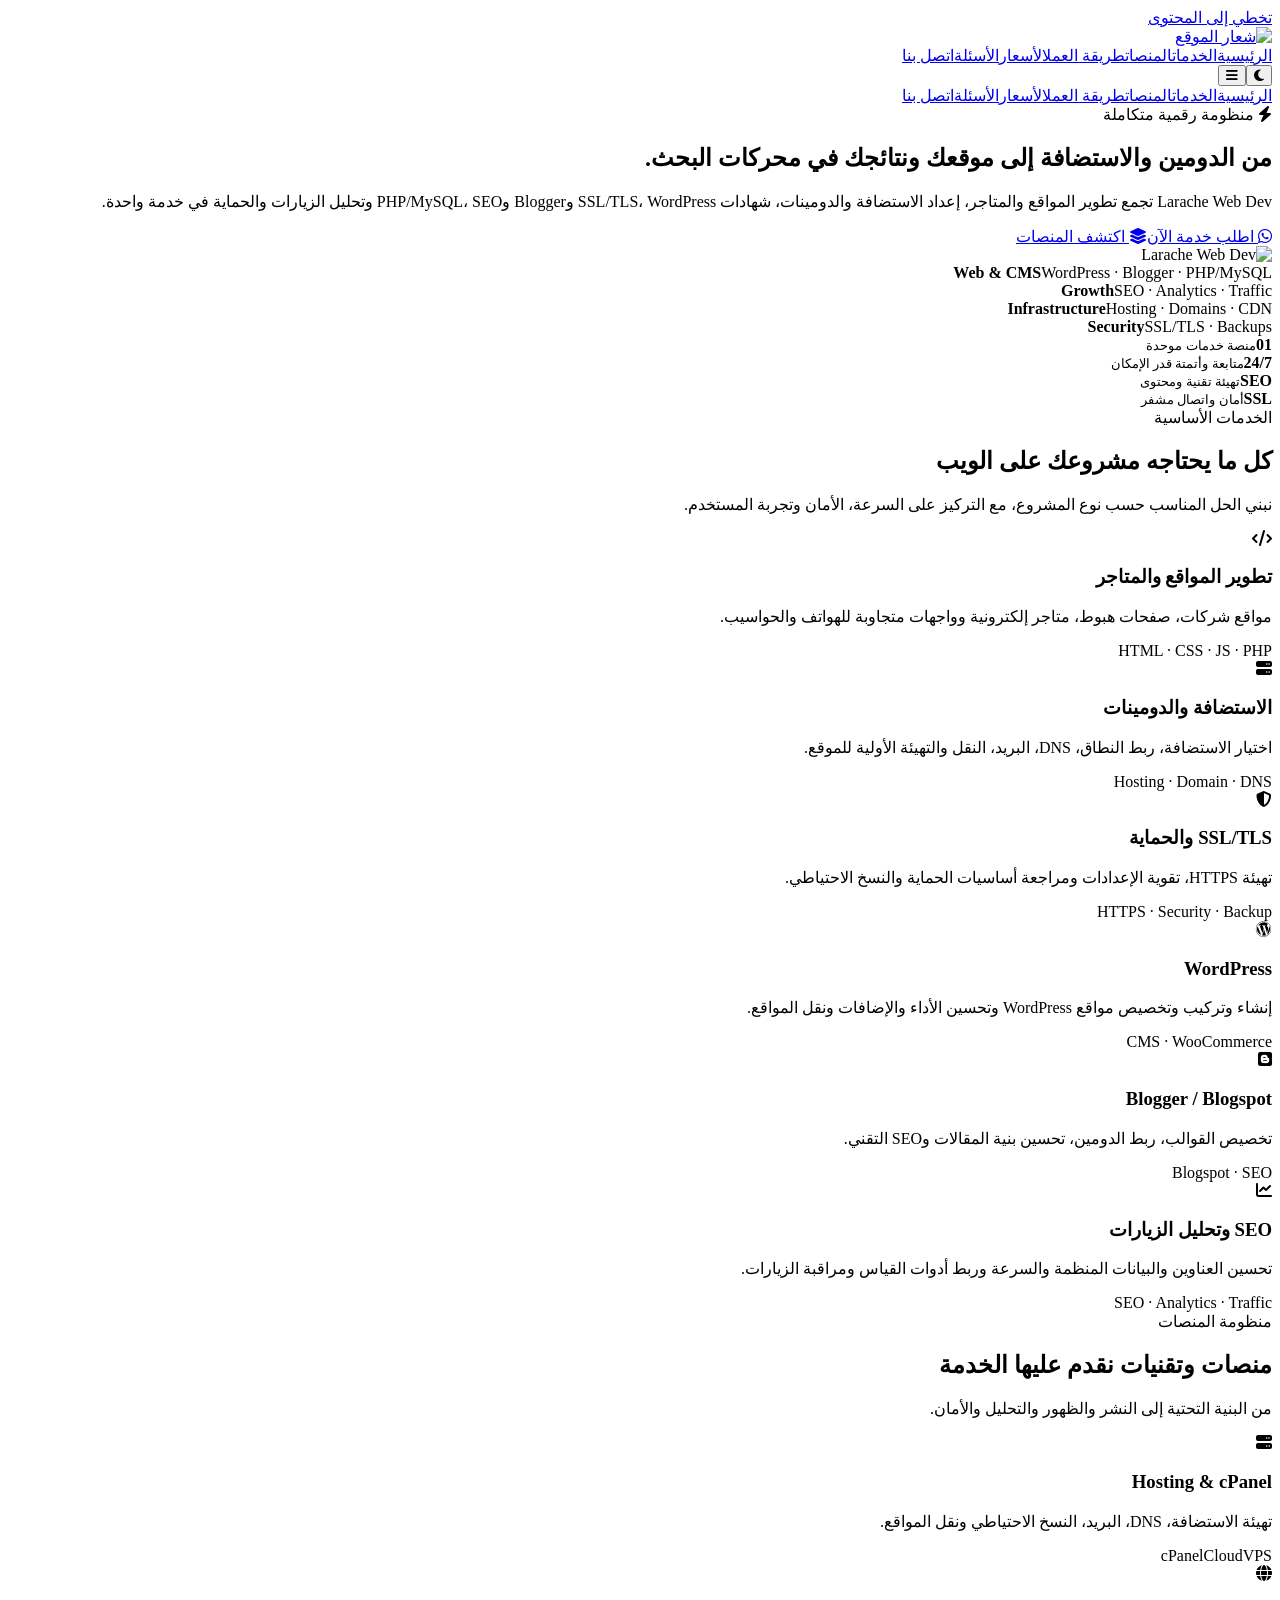
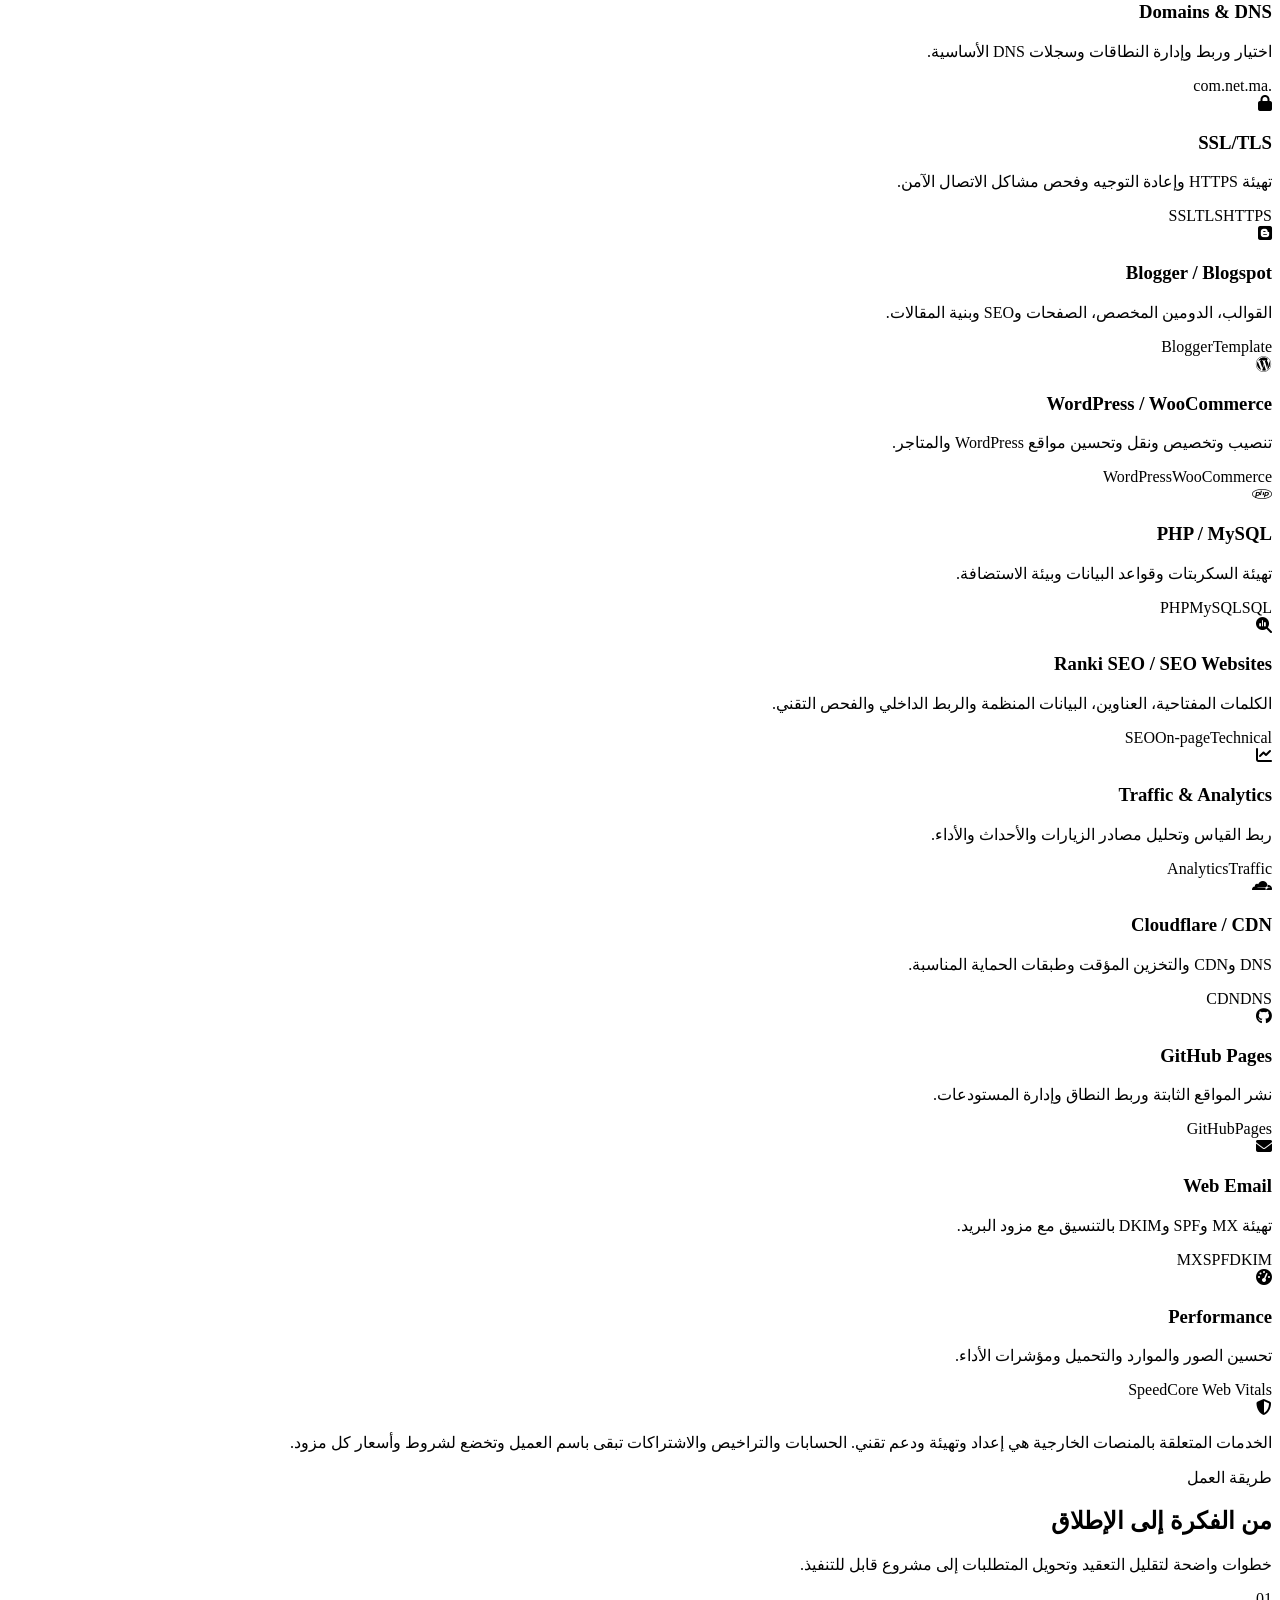
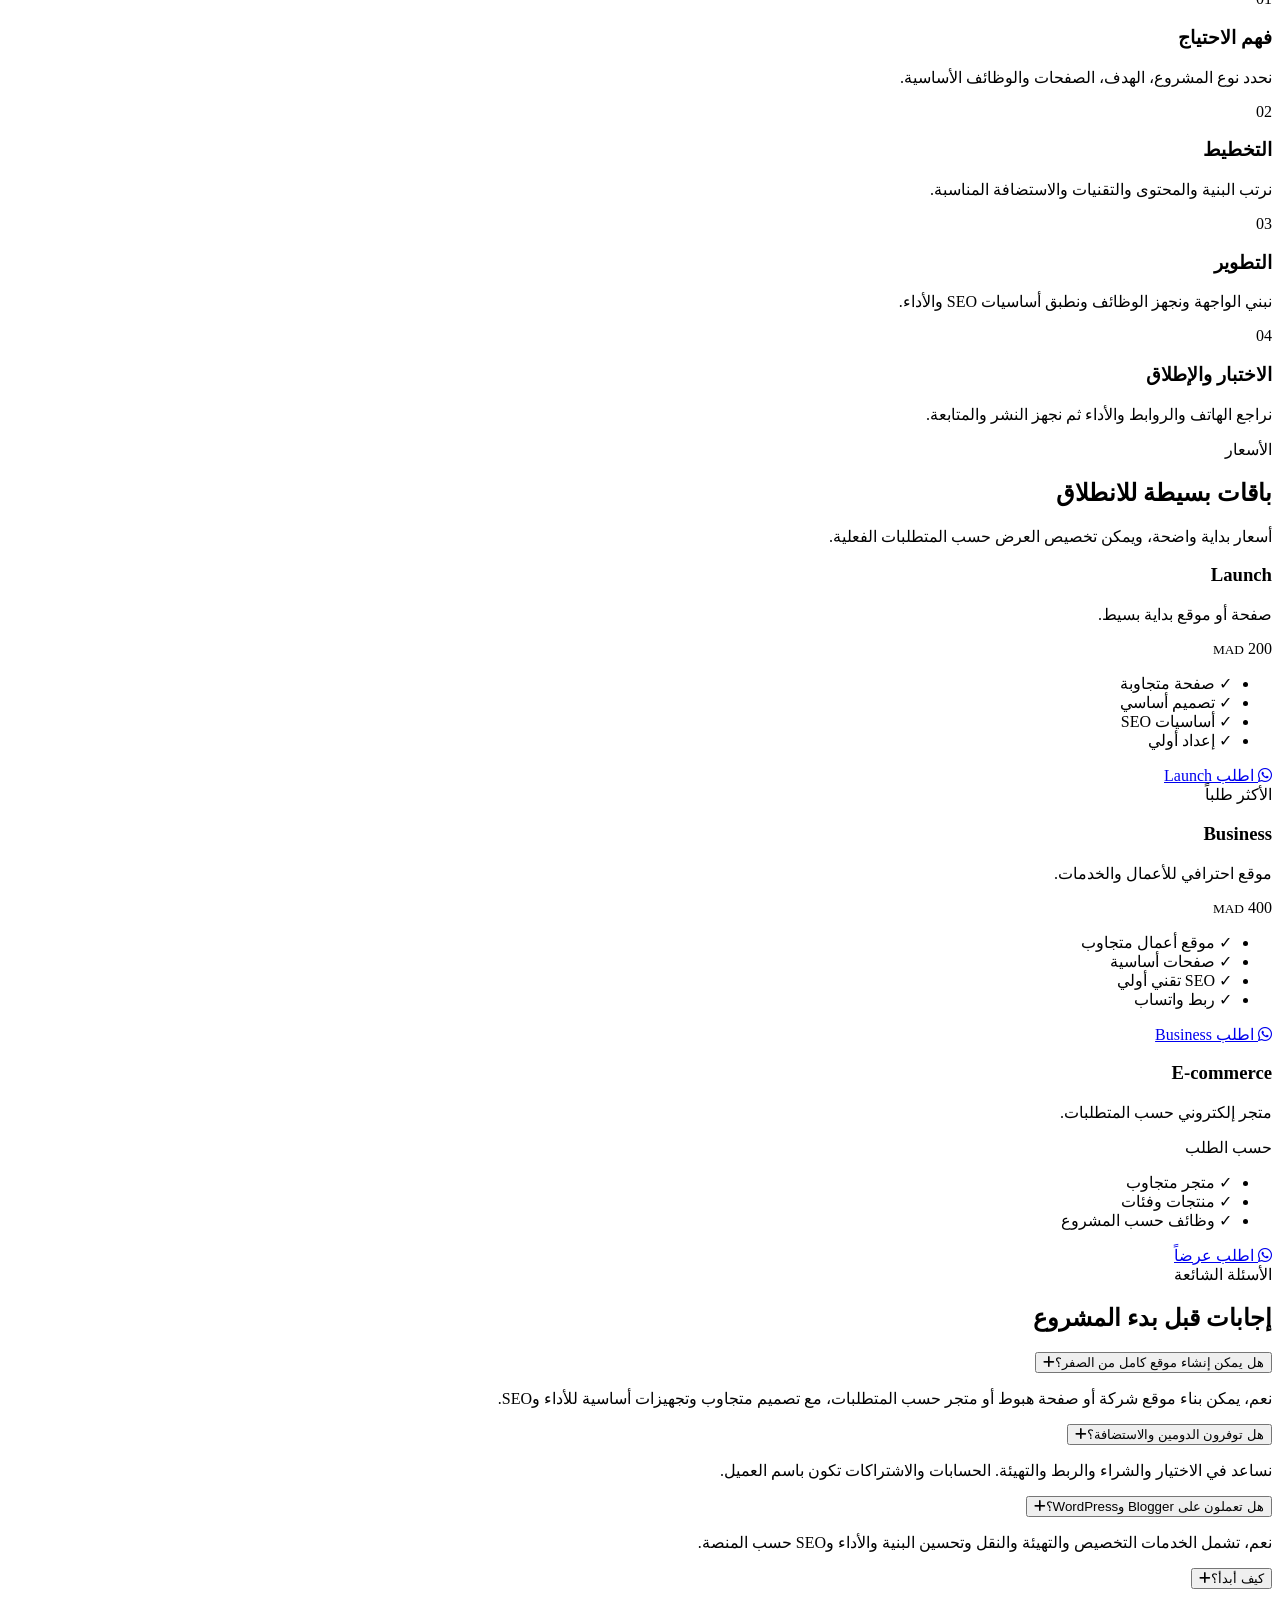
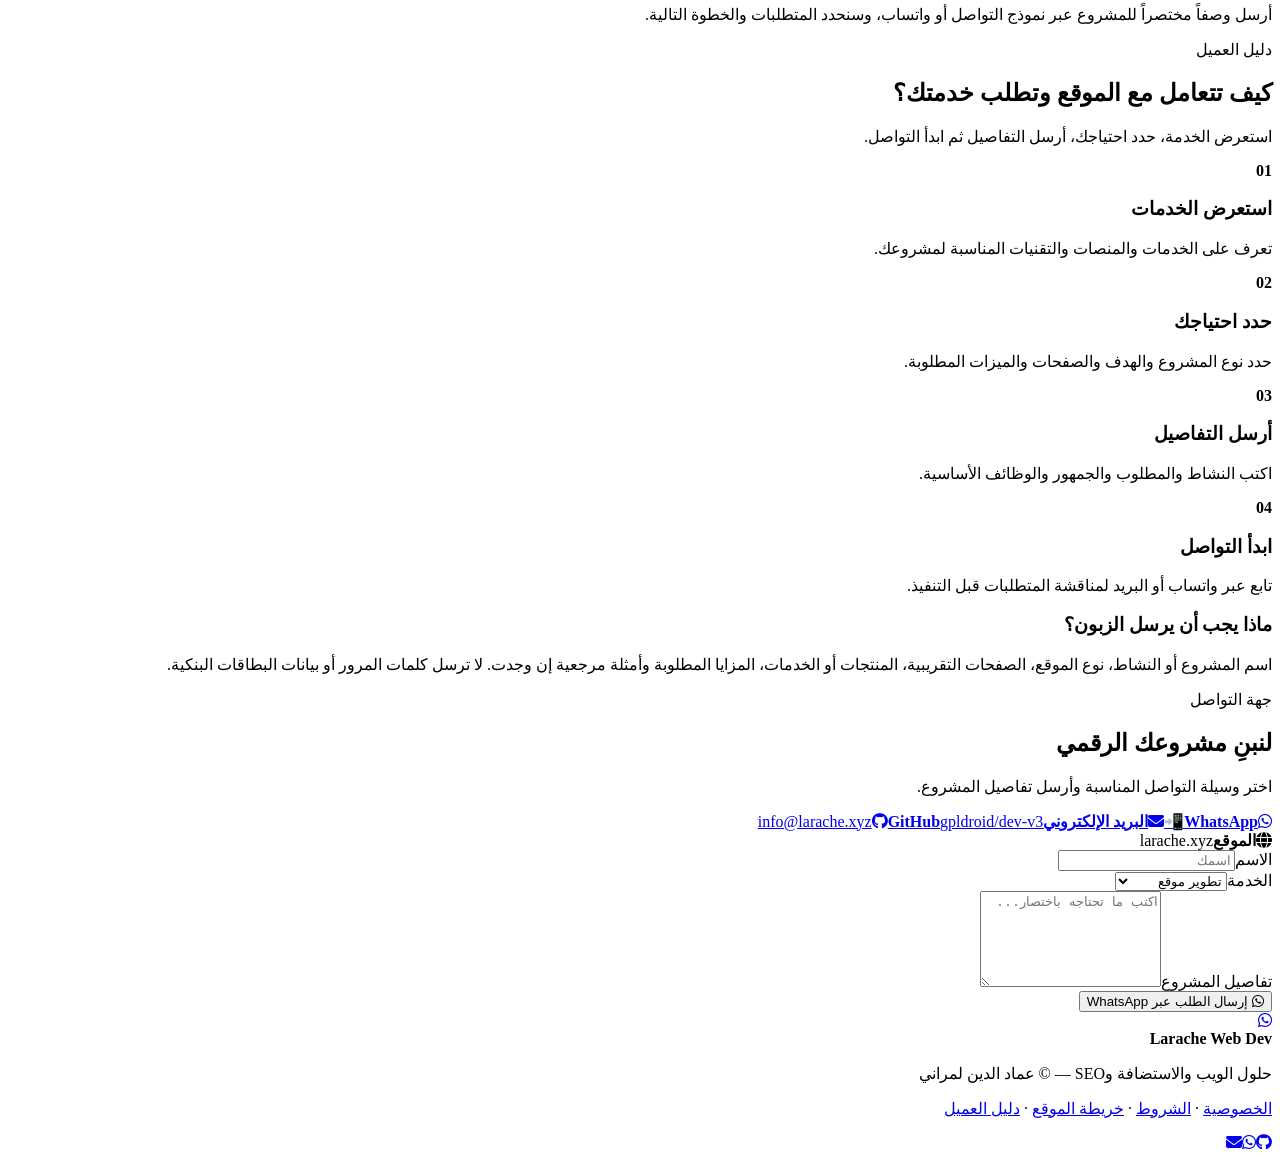
==== index.html @ 6efb5029 "Publish dev-v3 website" ====
<!doctype html>
<html lang="ar" dir="rtl">
<head>
<meta charset="utf-8"><meta name="viewport" content="width=device-width,initial-scale=1">
<meta name="theme-color" content="#0b1220"><meta name="description" content="Larache Web Dev يقدم تطوير المواقع والمتاجر والاستضافة والدومينات وSSL وWordPress وBlogger وPHP/MySQL وSEO وتحليل الزيارات والحماية.">
<meta name="author" content="عماد الدين لمراني"><meta name="robots" content="index,follow,max-image-preview:large">
<link rel="canonical" href="https://larache.xyz/"><link rel="icon" href="/favicon.svg" type="image/svg+xml"><link rel="manifest" href="/manifest.webmanifest">
<meta property="og:type" content="website"><meta property="og:locale" content="ar_MA"><meta property="og:site_name" content="Larache Web Dev"><meta property="og:title" content="Larache Web Dev | حلول الويب والاستضافة وSEO"><meta property="og:description" content="من الدومين والاستضافة إلى تطوير المواقع وSEO والحماية وتحليل الزيارات."><meta property="og:url" content="https://larache.xyz/">
<meta name="twitter:card" content="summary_large_image"><meta name="twitter:title" content="Larache Web Dev"><meta name="twitter:description" content="تطوير المواقع والاستضافة والدومينات وSSL وWordPress وBlogger وPHP/MySQL وSEO.">
<link rel="preconnect" href="https://fonts.googleapis.com"><link rel="preconnect" href="https://fonts.gstatic.com" crossorigin><link rel="stylesheet" href="https://fonts.googleapis.com/css2?family=Cairo:wght@400;500;600;700;800;900&display=swap"><link rel="stylesheet" href="https://cdnjs.cloudflare.com/ajax/libs/font-awesome/6.5.2/css/all.min.css"><link rel="stylesheet" href="/assets/css/style.css">
<title>Larache Web Dev | تصميم المواقع والاستضافة وSEO</title>
<script type="application/ld+json">{"@context":"https://schema.org","@type":"ProfessionalService","name":"Larache Web Dev","url":"https://larache.xyz/","email":"info@larache.xyz","telephone":"+212783539816","areaServed":{"@type":"Country","name":"Morocco"},"founder":{"@type":"Person","name":"عماد الدين لمراني"},"knowsAbout":["Web Development","Hosting","Domains","SSL/TLS","WordPress","Blogger","PHP","MySQL","SEO","Analytics","Security"]}</script>
</head>
<body>
<a class="skip" href="#main">تخطي إلى المحتوى</a><div class="progress" id="progress"></div>
<header class="header"><div class="container nav"><a class="brand" href="/" aria-label="Larache Web Dev"><img src="/favicon.svg" width="46" height="46" alt="شعار الموقع"></a><nav class="navlinks" aria-label="التنقل الرئيسي"><a href="#home">الرئيسية</a><a href="#services">الخدمات</a><a href="#platforms">المنصات</a><a href="#process">طريقة العمل</a><a href="#pricing">الأسعار</a><a href="#faq">الأسئلة</a><a href="#contact">اتصل بنا</a></nav><div class="actions"><button class="icon-btn" id="themeBtn" aria-label="تبديل المظهر"><i class="fa-solid fa-moon"></i></button><button class="icon-btn menu-btn" id="menuBtn" aria-label="فتح القائمة" aria-expanded="false" aria-controls="mobileNav"><i class="fa-solid fa-bars"></i></button></div></div><div class="mobile-nav container" id="mobileNav"><a href="#home">الرئيسية</a><a href="#services">الخدمات</a><a href="#platforms">المنصات</a><a href="#process">طريقة العمل</a><a href="#pricing">الأسعار</a><a href="#faq">الأسئلة</a><a href="#contact">اتصل بنا</a></div></header>
<main id="main">
<section class="hero" id="home"><div class="container hero-grid"><div><span class="eyebrow"><i class="fa-solid fa-bolt"></i> منظومة رقمية متكاملة</span><h1>من <span class="gradient">الدومين والاستضافة</span> إلى موقعك ونتائجك في محركات البحث.</h1><p>Larache Web Dev تجمع تطوير المواقع والمتاجر، إعداد الاستضافة والدومينات، شهادات SSL/TLS، WordPress وBlogger وPHP/MySQL، SEO وتحليل الزيارات والحماية في خدمة واحدة.</p><div class="cta"><a class="btn btn-primary" href="https://wa.me/212783539816"><i class="fa-brands fa-whatsapp"></i> اطلب خدمة الآن</a><a class="btn btn-ghost" href="#platforms"><i class="fa-solid fa-layer-group"></i> اكتشف المنصات</a></div></div><div class="hero-card"><div class="hero-logo"><img src="/favicon.svg" width="180" height="180" alt="Larache Web Dev" fetchpriority="high"></div><div class="hero-mini"><div class="mini"><b>Web & CMS</b>WordPress · Blogger · PHP/MySQL</div><div class="mini"><b>Growth</b>SEO · Analytics · Traffic</div><div class="mini"><b>Infrastructure</b>Hosting · Domains · CDN</div><div class="mini"><b>Security</b>SSL/TLS · Backups</div></div></div></div><div class="container metrics"><div class="metric"><b>01</b><small>منصة خدمات موحدة</small></div><div class="metric"><b>24/7</b><small>متابعة وأتمتة قدر الإمكان</small></div><div class="metric"><b>SEO</b><small>تهيئة تقنية ومحتوى</small></div><div class="metric"><b>SSL</b><small>أمان واتصال مشفر</small></div></div></section>
<section class="section" id="services"><div class="container"><div class="section-head"><span class="kicker">الخدمات الأساسية</span><h2>كل ما يحتاجه مشروعك على الويب</h2><p>نبني الحل المناسب حسب نوع المشروع، مع التركيز على السرعة، الأمان وتجربة المستخدم.</p></div><div class="grid services"><article class="card"><div class="service-icon"><i class="fa-solid fa-code"></i></div><h3>تطوير المواقع والمتاجر</h3><p>مواقع شركات، صفحات هبوط، متاجر إلكترونية وواجهات متجاوبة للهواتف والحواسيب.</p><span class="tag">HTML · CSS · JS · PHP</span></article><article class="card"><div class="service-icon"><i class="fa-solid fa-server"></i></div><h3>الاستضافة والدومينات</h3><p>اختيار الاستضافة، ربط النطاق، DNS، البريد، النقل والتهيئة الأولية للموقع.</p><span class="tag">Hosting · Domain · DNS</span></article><article class="card"><div class="service-icon"><i class="fa-solid fa-shield-halved"></i></div><h3>SSL/TLS والحماية</h3><p>تهيئة HTTPS، تقوية الإعدادات ومراجعة أساسيات الحماية والنسخ الاحتياطي.</p><span class="tag">HTTPS · Security · Backup</span></article><article class="card"><div class="service-icon"><i class="fa-brands fa-wordpress"></i></div><h3>WordPress</h3><p>إنشاء وتركيب وتخصيص مواقع WordPress وتحسين الأداء والإضافات ونقل المواقع.</p><span class="tag">CMS · WooCommerce</span></article><article class="card"><div class="service-icon"><i class="fa-brands fa-blogger"></i></div><h3>Blogger / Blogspot</h3><p>تخصيص القوالب، ربط الدومين، تحسين بنية المقالات وSEO التقني.</p><span class="tag">Blogspot · SEO</span></article><article class="card"><div class="service-icon"><i class="fa-solid fa-chart-line"></i></div><h3>SEO وتحليل الزيارات</h3><p>تحسين العناوين والبيانات المنظمة والسرعة وربط أدوات القياس ومراقبة الزيارات.</p><span class="tag">SEO · Analytics · Traffic</span></article></div></div></section>
<section class="section alt" id="platforms"><div class="container"><div class="section-head"><span class="kicker">منظومة المنصات</span><h2>منصات وتقنيات نقدم عليها الخدمة</h2><p>من البنية التحتية إلى النشر والظهور والتحليل والأمان.</p></div><div class="grid platforms"><article class="card platform"><div class="platform-icon"><i class="fa-solid fa-server"></i></div><div><h3>Hosting & cPanel</h3><p>تهيئة الاستضافة، DNS، البريد، النسخ الاحتياطي ونقل المواقع.</p><div class="chips"><span>cPanel</span><span>Cloud</span><span>VPS</span></div></div></article><article class="card platform"><div class="platform-icon"><i class="fa-solid fa-globe"></i></div><div><h3>Domains & DNS</h3><p>اختيار وربط وإدارة النطاقات وسجلات DNS الأساسية.</p><div class="chips"><span>.com</span><span>.net</span><span>.ma</span></div></div></article><article class="card platform"><div class="platform-icon"><i class="fa-solid fa-lock"></i></div><div><h3>SSL/TLS</h3><p>تهيئة HTTPS وإعادة التوجيه وفحص مشاكل الاتصال الآمن.</p><div class="chips"><span>SSL</span><span>TLS</span><span>HTTPS</span></div></div></article><article class="card platform"><div class="platform-icon"><i class="fa-brands fa-blogger"></i></div><div><h3>Blogger / Blogspot</h3><p>القوالب، الدومين المخصص، الصفحات وSEO وبنية المقالات.</p><div class="chips"><span>Blogger</span><span>Template</span></div></div></article><article class="card platform"><div class="platform-icon"><i class="fa-brands fa-wordpress"></i></div><div><h3>WordPress / WooCommerce</h3><p>تنصيب وتخصيص ونقل وتحسين مواقع WordPress والمتاجر.</p><div class="chips"><span>WordPress</span><span>WooCommerce</span></div></div></article><article class="card platform"><div class="platform-icon"><i class="fa-brands fa-php"></i></div><div><h3>PHP / MySQL</h3><p>تهيئة السكربتات وقواعد البيانات وبيئة الاستضافة.</p><div class="chips"><span>PHP</span><span>MySQL</span><span>SQL</span></div></div></article><article class="card platform"><div class="platform-icon"><i class="fa-solid fa-magnifying-glass-chart"></i></div><div><h3>Ranki SEO / SEO Websites</h3><p>الكلمات المفتاحية، العناوين، البيانات المنظمة والربط الداخلي والفحص التقني.</p><div class="chips"><span>SEO</span><span>On-page</span><span>Technical</span></div></div></article><article class="card platform"><div class="platform-icon"><i class="fa-solid fa-chart-line"></i></div><div><h3>Traffic & Analytics</h3><p>ربط القياس وتحليل مصادر الزيارات والأحداث والأداء.</p><div class="chips"><span>Analytics</span><span>Traffic</span></div></div></article><article class="card platform"><div class="platform-icon"><i class="fa-brands fa-cloudflare"></i></div><div><h3>Cloudflare / CDN</h3><p>DNS وCDN والتخزين المؤقت وطبقات الحماية المناسبة.</p><div class="chips"><span>CDN</span><span>DNS</span></div></div></article><article class="card platform"><div class="platform-icon"><i class="fa-brands fa-github"></i></div><div><h3>GitHub Pages</h3><p>نشر المواقع الثابتة وربط النطاق وإدارة المستودعات.</p><div class="chips"><span>GitHub</span><span>Pages</span></div></div></article><article class="card platform"><div class="platform-icon"><i class="fa-solid fa-envelope"></i></div><div><h3>Web Email</h3><p>تهيئة MX وSPF وDKIM بالتنسيق مع مزود البريد.</p><div class="chips"><span>MX</span><span>SPF</span><span>DKIM</span></div></div></article><article class="card platform"><div class="platform-icon"><i class="fa-solid fa-gauge-high"></i></div><div><h3>Performance</h3><p>تحسين الصور والموارد والتحميل ومؤشرات الأداء.</p><div class="chips"><span>Speed</span><span>Core Web Vitals</span></div></div></article></div><div class="notice"><i class="fa-solid fa-shield-halved"></i><p>الخدمات المتعلقة بالمنصات الخارجية هي إعداد وتهيئة ودعم تقني. الحسابات والتراخيص والاشتراكات تبقى باسم العميل وتخضع لشروط وأسعار كل مزود.</p></div></div></section>
<section class="section" id="process"><div class="container"><div class="section-head"><span class="kicker">طريقة العمل</span><h2>من الفكرة إلى الإطلاق</h2><p>خطوات واضحة لتقليل التعقيد وتحويل المتطلبات إلى مشروع قابل للتنفيذ.</p></div><div class="grid process"><article class="card step"><span class="step-no">01</span><h3>فهم الاحتياج</h3><p>نحدد نوع المشروع، الهدف، الصفحات والوظائف الأساسية.</p></article><article class="card step"><span class="step-no">02</span><h3>التخطيط</h3><p>نرتب البنية والمحتوى والتقنيات والاستضافة المناسبة.</p></article><article class="card step"><span class="step-no">03</span><h3>التطوير</h3><p>نبني الواجهة ونجهز الوظائف ونطبق أساسيات SEO والأداء.</p></article><article class="card step"><span class="step-no">04</span><h3>الاختبار والإطلاق</h3><p>نراجع الهاتف والروابط والأداء ثم نجهز النشر والمتابعة.</p></article></div></div></section>
<section class="section alt" id="pricing"><div class="container"><div class="section-head"><span class="kicker">الأسعار</span><h2>باقات بسيطة للانطلاق</h2><p>أسعار بداية واضحة، ويمكن تخصيص العرض حسب المتطلبات الفعلية.</p></div><div class="grid pricing"><article class="card price"><h3>Launch</h3><p>صفحة أو موقع بداية بسيط.</p><div class="amount">200 <small>MAD</small></div><ul class="features"><li>✓ صفحة متجاوبة</li><li>✓ تصميم أساسي</li><li>✓ أساسيات SEO</li><li>✓ إعداد أولي</li></ul><a class="btn btn-primary" href="https://wa.me/212783539816?text=أريد%20باقة%20Launch"><i class="fa-brands fa-whatsapp"></i> اطلب Launch</a></article><article class="card price featured"><span class="badge">الأكثر طلباً</span><h3>Business</h3><p>موقع احترافي للأعمال والخدمات.</p><div class="amount">400 <small>MAD</small></div><ul class="features"><li>✓ موقع أعمال متجاوب</li><li>✓ صفحات أساسية</li><li>✓ SEO تقني أولي</li><li>✓ ربط واتساب</li></ul><a class="btn btn-primary" href="https://wa.me/212783539816?text=أريد%20باقة%20Business"><i class="fa-brands fa-whatsapp"></i> اطلب Business</a></article><article class="card price"><h3>E-commerce</h3><p>متجر إلكتروني حسب المتطلبات.</p><div class="amount">حسب الطلب</div><ul class="features"><li>✓ متجر متجاوب</li><li>✓ منتجات وفئات</li><li>✓ وظائف حسب المشروع</li></ul><a class="btn btn-primary" href="https://wa.me/212783539816?text=أريد%20عرض%20سعر%20لمتجر%20إلكتروني"><i class="fa-brands fa-whatsapp"></i> اطلب عرضاً</a></article></div></div></section>
<section class="section" id="faq"><div class="container"><div class="section-head"><span class="kicker">الأسئلة الشائعة</span><h2>إجابات قبل بدء المشروع</h2></div><div class="faq"><div class="faq-item"><button class="faq-q" type="button">هل يمكن إنشاء موقع كامل من الصفر؟<i class="fa-solid fa-plus"></i></button><div class="faq-a"><p>نعم، يمكن بناء موقع شركة أو صفحة هبوط أو متجر حسب المتطلبات، مع تصميم متجاوب وتجهيزات أساسية للأداء وSEO.</p></div></div><div class="faq-item"><button class="faq-q" type="button">هل توفرون الدومين والاستضافة؟<i class="fa-solid fa-plus"></i></button><div class="faq-a"><p>نساعد في الاختيار والشراء والربط والتهيئة. الحسابات والاشتراكات تكون باسم العميل.</p></div></div><div class="faq-item"><button class="faq-q" type="button">هل تعملون على Blogger وWordPress؟<i class="fa-solid fa-plus"></i></button><div class="faq-a"><p>نعم، تشمل الخدمات التخصيص والتهيئة والنقل وتحسين البنية والأداء وSEO حسب المنصة.</p></div></div><div class="faq-item"><button class="faq-q" type="button">كيف أبدأ؟<i class="fa-solid fa-plus"></i></button><div class="faq-a"><p>أرسل وصفاً مختصراً للمشروع عبر نموذج التواصل أو واتساب، وسنحدد المتطلبات والخطوة التالية.</p></div></div></div></div></section>
<section class="section alt" id="guide"><div class="container"><div class="section-head"><span class="kicker">دليل العميل</span><h2>كيف تتعامل مع الموقع وتطلب خدمتك؟</h2><p>استعرض الخدمة، حدد احتياجك، أرسل التفاصيل ثم ابدأ التواصل.</p></div><div class="guide-grid"><article class="guide-card"><b>01</b><h3>استعرض الخدمات</h3><p>تعرف على الخدمات والمنصات والتقنيات المناسبة لمشروعك.</p></article><article class="guide-card"><b>02</b><h3>حدد احتياجك</h3><p>حدد نوع المشروع والهدف والصفحات والميزات المطلوبة.</p></article><article class="guide-card"><b>03</b><h3>أرسل التفاصيل</h3><p>اكتب النشاط والمطلوب والجمهور والوظائف الأساسية.</p></article><article class="guide-card"><b>04</b><h3>ابدأ التواصل</h3><p>تابع عبر واتساب أو البريد لمناقشة المتطلبات قبل التنفيذ.</p></article></div><div class="guide-note"><h3>ماذا يجب أن يرسل الزبون؟</h3><p>اسم المشروع أو النشاط، نوع الموقع، الصفحات التقريبية، المنتجات أو الخدمات، المزايا المطلوبة وأمثلة مرجعية إن وجدت. لا ترسل كلمات المرور أو بيانات البطاقات البنكية.</p></div></div></section>
<section class="section" id="contact"><div class="container"><div class="section-head"><span class="kicker">جهة التواصل</span><h2>لنبنِ مشروعك الرقمي</h2><p>اختر وسيلة التواصل المناسبة وأرسل تفاصيل المشروع.</p></div><div class="contact"><div class="contact-info"><a class="contact-item" href="https://wa.me/212783539816"><i class="fa-brands fa-whatsapp"></i><span><b>WhatsApp</b>📲</span></a><a class="contact-item" href="mailto:info@larache.xyz"><i class="fa-solid fa-envelope"></i><span><b>البريد الإلكتروني</b>info@larache.xyz</span></a><a class="contact-item" href="https://github.com/gpldroid/dev-v3"><i class="fa-brands fa-github"></i><span><b>GitHub</b>gpldroid/dev-v3</span></a><div class="contact-item"><i class="fa-solid fa-globe"></i><span><b>الموقع</b>larache.xyz</span></div></div><form class="form" id="contactForm"><div class="form-grid"><div class="field"><label for="name">الاسم</label><input id="name" name="name" required autocomplete="name" placeholder="اسمك"></div><div class="field"><label for="service">الخدمة</label><select id="service" name="service"><option>تطوير موقع</option><option>متجر إلكتروني</option><option>WordPress</option><option>Blogger</option><option>استضافة ودومين</option><option>SEO</option><option>SSL / حماية</option><option>أخرى</option></select></div><div class="field full"><label for="message">تفاصيل المشروع</label><textarea id="message" name="message" rows="6" required placeholder="اكتب ما تحتاجه باختصار..."></textarea></div></div><button class="btn btn-primary" type="submit"><i class="fa-brands fa-whatsapp"></i> إرسال الطلب عبر WhatsApp</button></form></div></div></section>
</main><a class="float-wa" href="https://wa.me/212783539816" target="_blank" rel="noopener" aria-label="تواصل عبر WhatsApp" title="WhatsApp"><i class="fa-brands fa-whatsapp"></i></a>
<footer class="footer"><div class="container footer-grid"><div><strong>Larache Web Dev</strong><p>حلول الويب والاستضافة وSEO — © <span id="year"></span> عماد الدين لمراني</p><p><a href="/privacy.html">الخصوصية</a> · <a href="/terms.html">الشروط</a> · <a href="/sitemap.html">خريطة الموقع</a> · <a href="/instructions.html">دليل العميل</a></p></div><div class="social"><a href="https://github.com/gpldroid/dev-v3" aria-label="GitHub"><i class="fa-brands fa-github"></i></a><a href="https://wa.me/212783539816" aria-label="WhatsApp"><i class="fa-brands fa-whatsapp"></i></a><a href="mailto:info@larache.xyz" aria-label="Email"><i class="fa-solid fa-envelope"></i></a></div></div></footer><script src="/assets/js/app.js"></script>
</body></html>
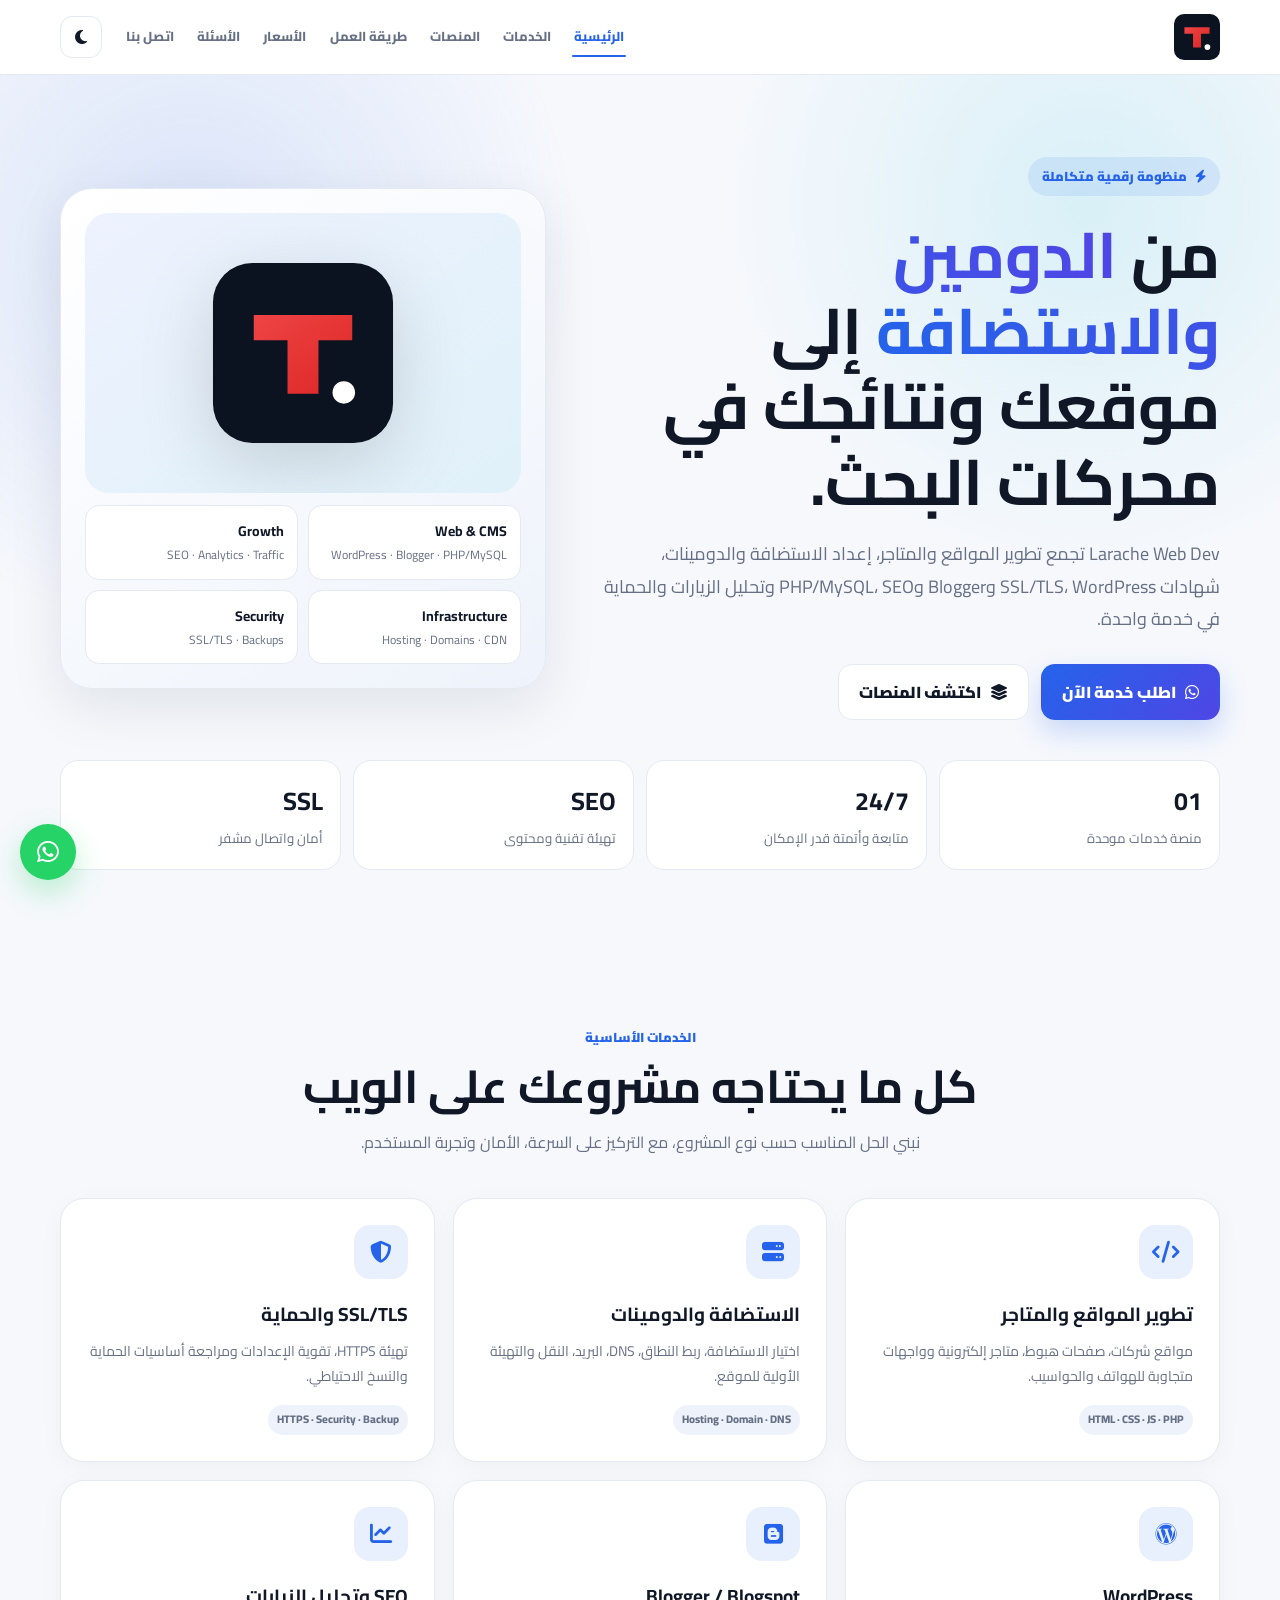
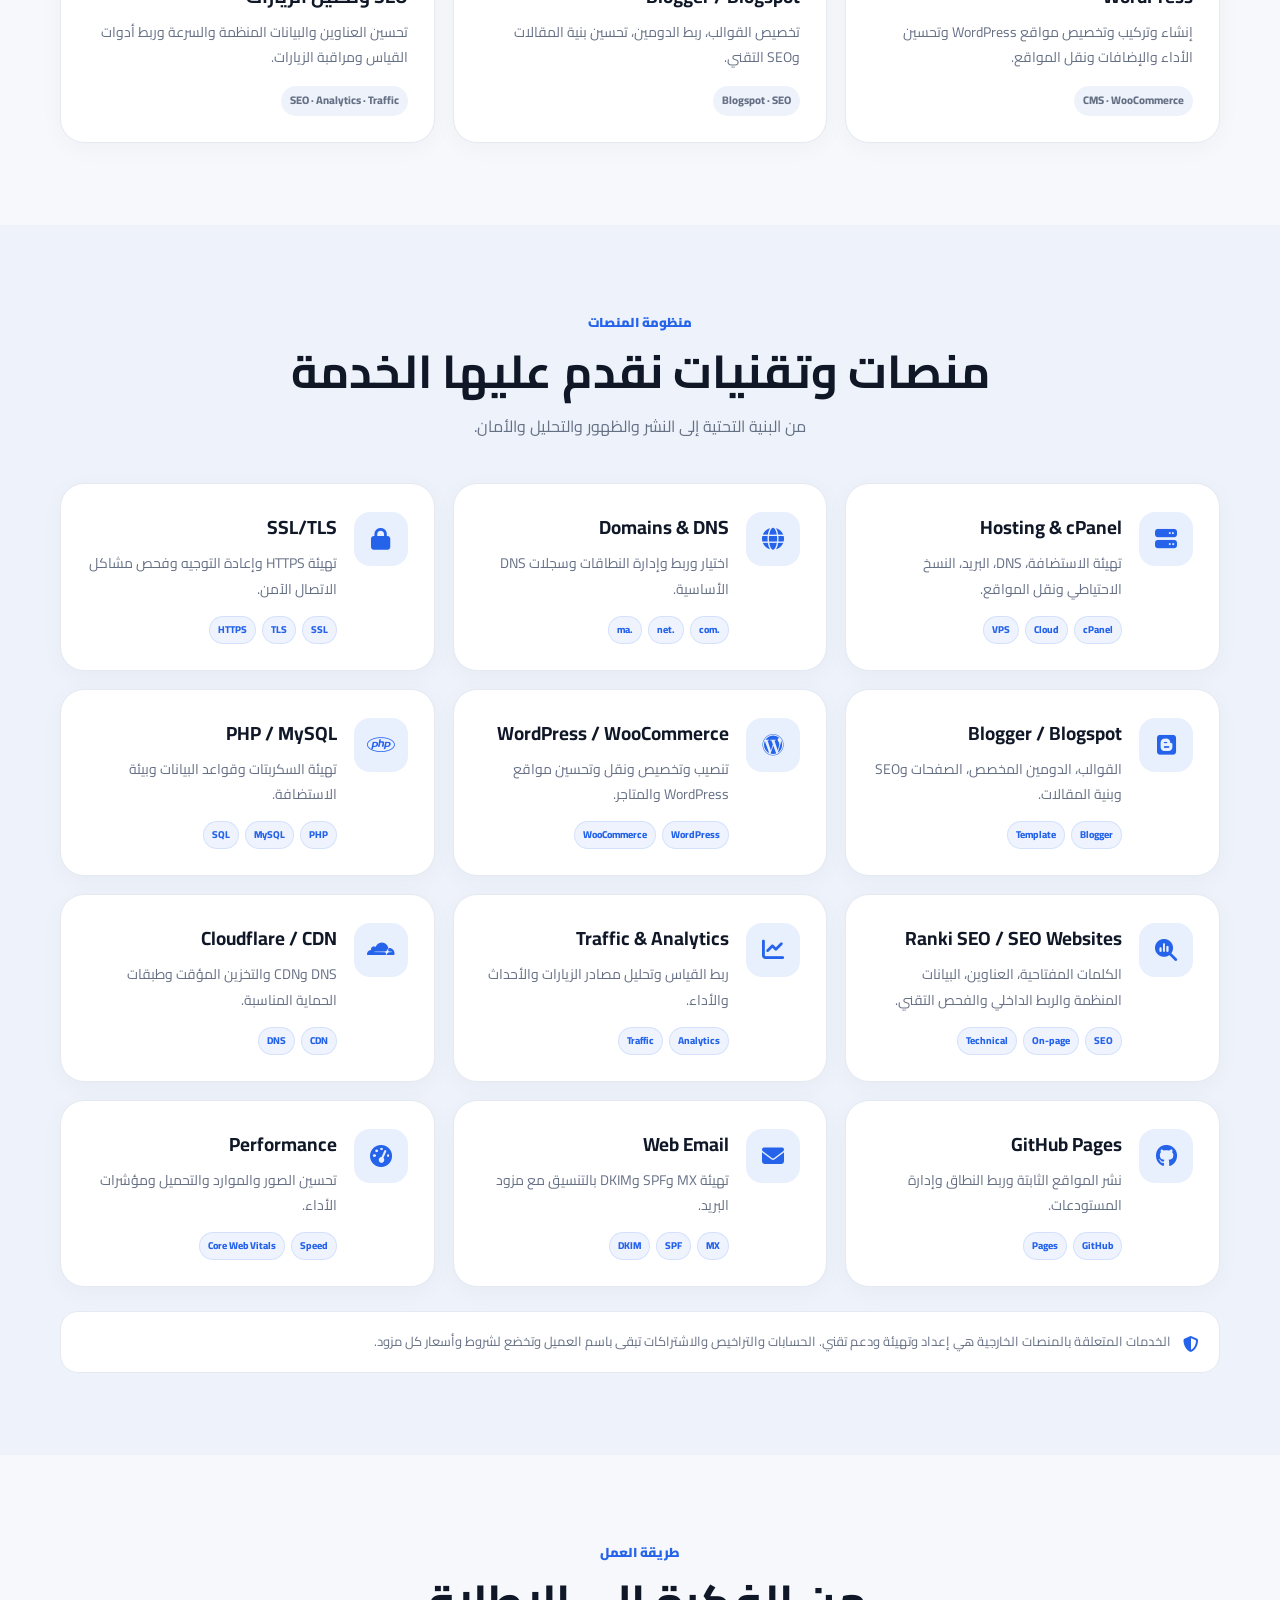
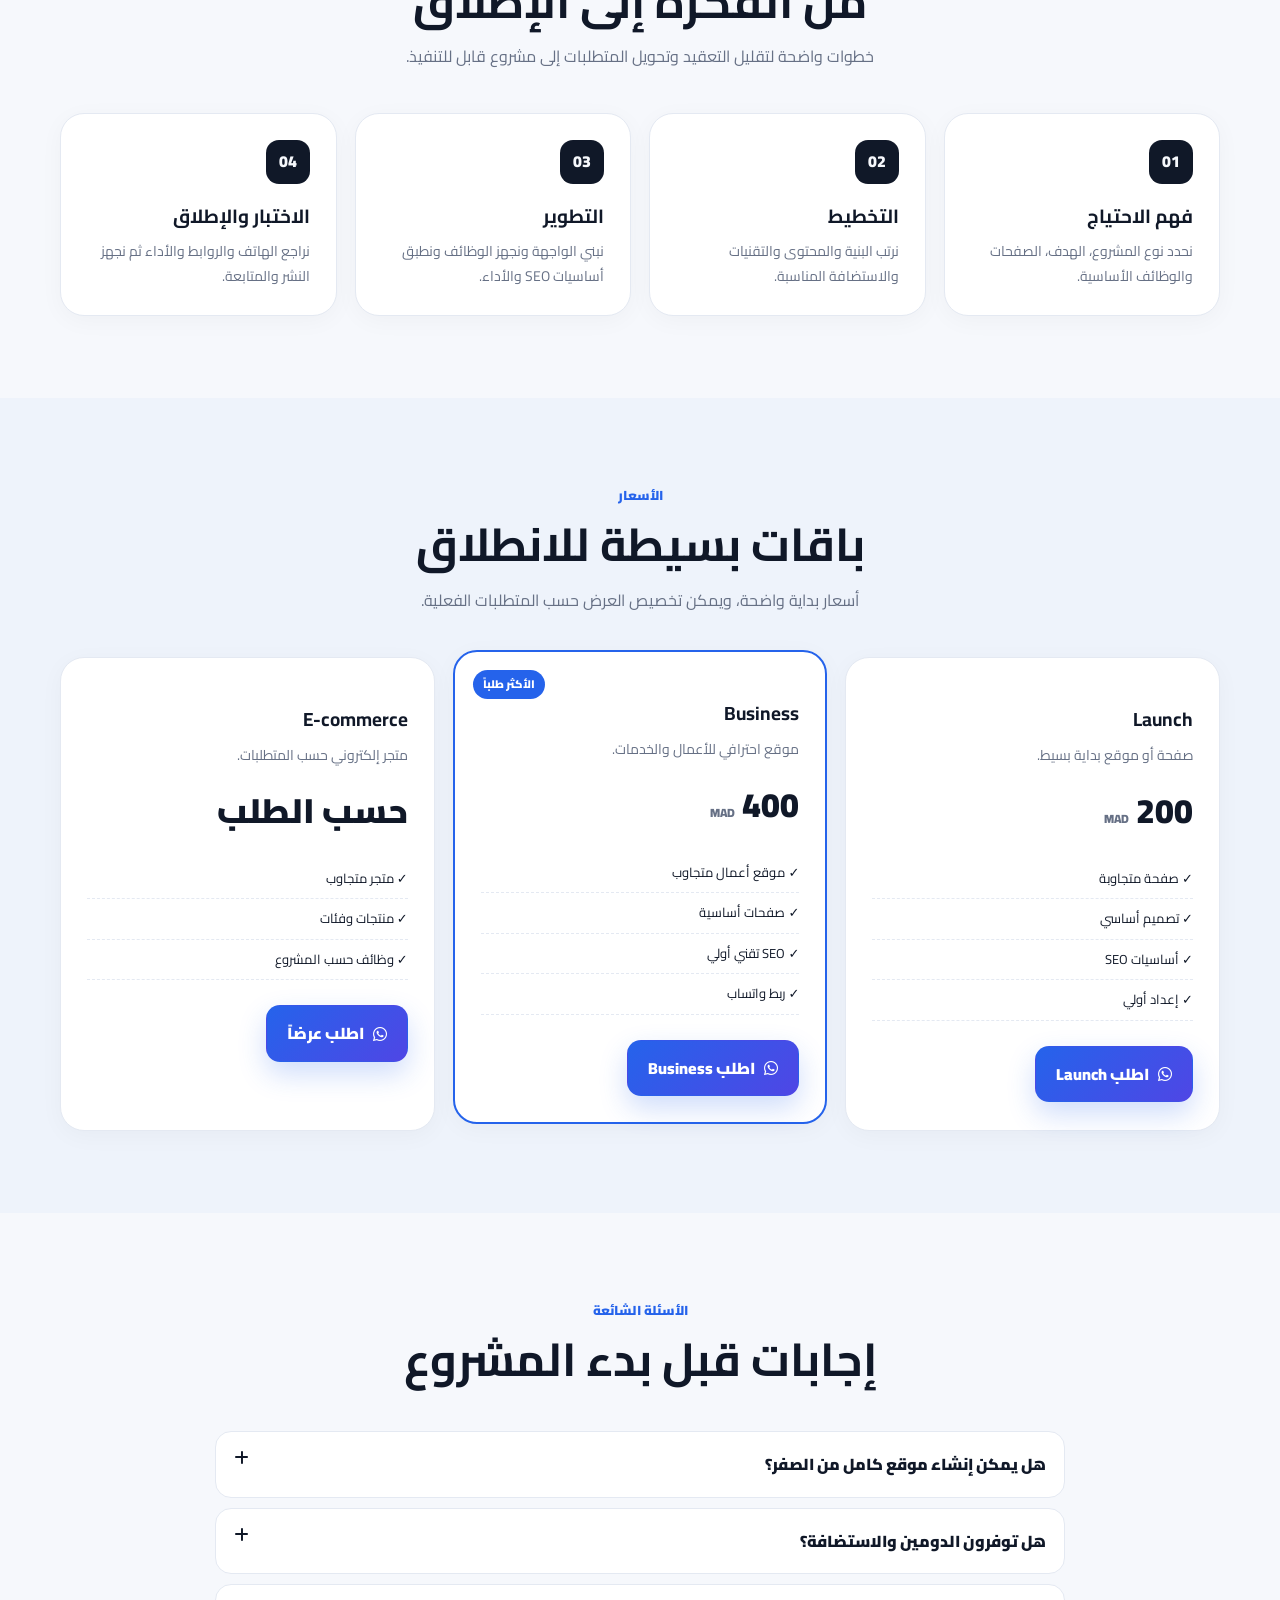
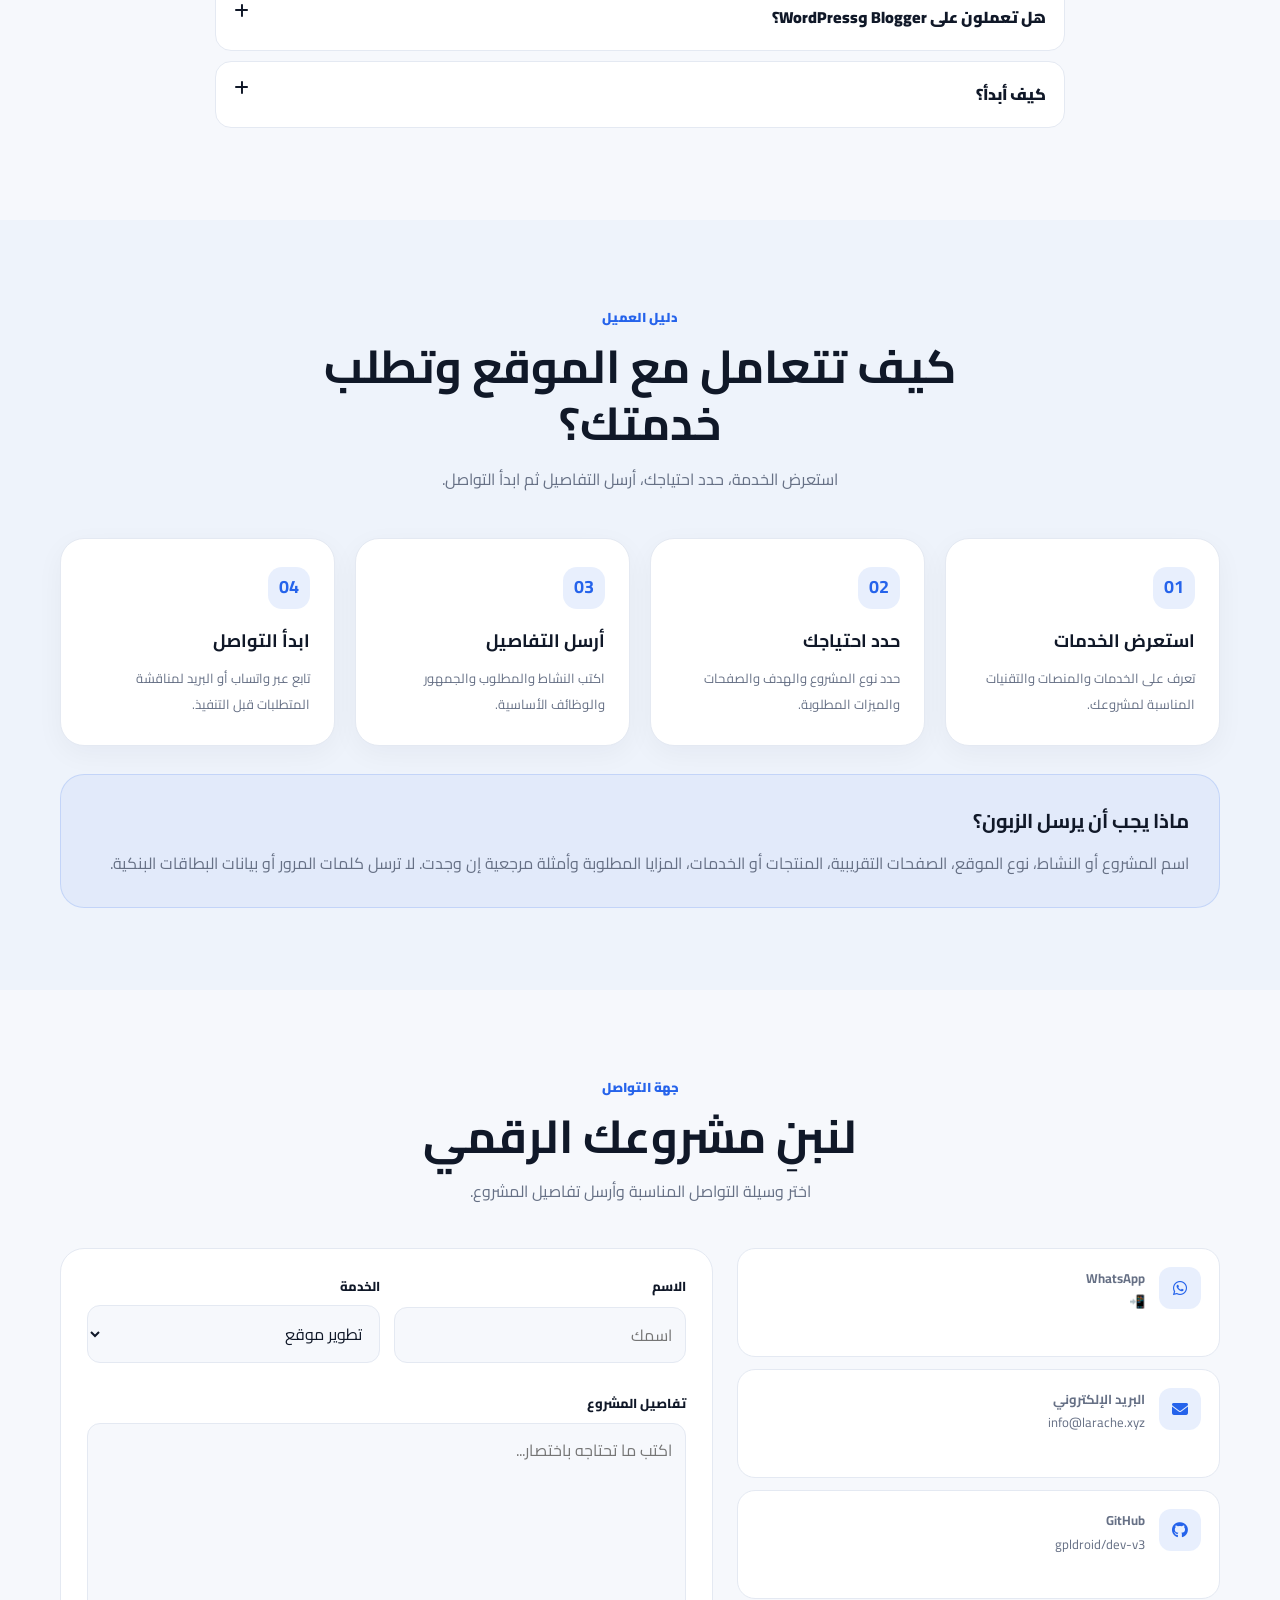
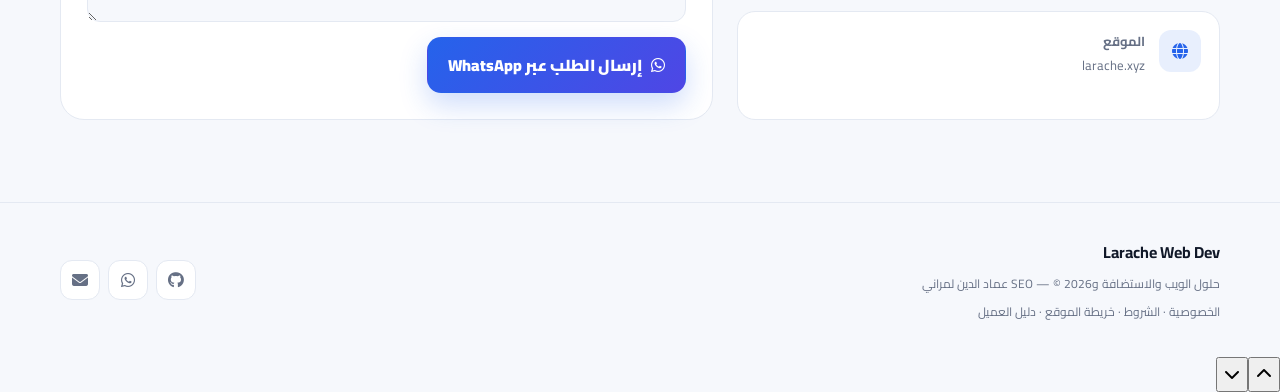
==== commit 33eb1157: "Fix GitHub Pages base paths for dev-v3" ====
--- a/index.html
+++ b/index.html
@@ -4,18 +4,18 @@
 <meta charset="utf-8"><meta name="viewport" content="width=device-width,initial-scale=1">
 <meta name="theme-color" content="#0b1220"><meta name="description" content="Larache Web Dev يقدم تطوير المواقع والمتاجر والاستضافة والدومينات وSSL وWordPress وBlogger وPHP/MySQL وSEO وتحليل الزيارات والحماية.">
 <meta name="author" content="عماد الدين لمراني"><meta name="robots" content="index,follow,max-image-preview:large">
-<link rel="canonical" href="https://larache.xyz/"><link rel="icon" href="/favicon.svg" type="image/svg+xml"><link rel="manifest" href="/manifest.webmanifest">
-<meta property="og:type" content="website"><meta property="og:locale" content="ar_MA"><meta property="og:site_name" content="Larache Web Dev"><meta property="og:title" content="Larache Web Dev | حلول الويب والاستضافة وSEO"><meta property="og:description" content="من الدومين والاستضافة إلى تطوير المواقع وSEO والحماية وتحليل الزيارات."><meta property="og:url" content="https://larache.xyz/">
+<link rel="canonical" href="https://gpldroid.github.io/dev-v3/"><link rel="icon" href="https://gpldroid.github.io/dev-v3//favicon.svg" type="image/svg+xml"><link rel="manifest" href="https://gpldroid.github.io/dev-v3//manifest.webmanifest">
+<meta property="og:type" content="website"><meta property="og:locale" content="ar_MA"><meta property="og:site_name" content="Larache Web Dev"><meta property="og:title" content="Larache Web Dev | حلول الويب والاستضافة وSEO"><meta property="og:description" content="من الدومين والاستضافة إلى تطوير المواقع وSEO والحماية وتحليل الزيارات."><meta property="og:url" content="https://gpldroid.github.io/dev-v3/">
 <meta name="twitter:card" content="summary_large_image"><meta name="twitter:title" content="Larache Web Dev"><meta name="twitter:description" content="تطوير المواقع والاستضافة والدومينات وSSL وWordPress وBlogger وPHP/MySQL وSEO.">
-<link rel="preconnect" href="https://fonts.googleapis.com"><link rel="preconnect" href="https://fonts.gstatic.com" crossorigin><link rel="stylesheet" href="https://fonts.googleapis.com/css2?family=Cairo:wght@400;500;600;700;800;900&display=swap"><link rel="stylesheet" href="https://cdnjs.cloudflare.com/ajax/libs/font-awesome/6.5.2/css/all.min.css"><link rel="stylesheet" href="/assets/css/style.css">
+<link rel="preconnect" href="https://fonts.googleapis.com"><link rel="preconnect" href="https://fonts.gstatic.com" crossorigin><link rel="stylesheet" href="https://fonts.googleapis.com/css2?family=Cairo:wght@400;500;600;700;800;900&display=swap"><link rel="stylesheet" href="https://cdnjs.cloudflare.com/ajax/libs/font-awesome/6.5.2/css/all.min.css"><link rel="stylesheet" href="https://gpldroid.github.io/dev-v3//assets/css/style.css">
 <title>Larache Web Dev | تصميم المواقع والاستضافة وSEO</title>
-<script type="application/ld+json">{"@context":"https://schema.org","@type":"ProfessionalService","name":"Larache Web Dev","url":"https://larache.xyz/","email":"info@larache.xyz","telephone":"+212783539816","areaServed":{"@type":"Country","name":"Morocco"},"founder":{"@type":"Person","name":"عماد الدين لمراني"},"knowsAbout":["Web Development","Hosting","Domains","SSL/TLS","WordPress","Blogger","PHP","MySQL","SEO","Analytics","Security"]}</script>
+<script type="application/ld+json">{"@context":"https://schema.org","@type":"ProfessionalService","name":"Larache Web Dev","url":"https://gpldroid.github.io/dev-v3/","email":"info@larache.xyz","telephone":"+212783539816","areaServed":{"@type":"Country","name":"Morocco"},"founder":{"@type":"Person","name":"عماد الدين لمراني"},"knowsAbout":["Web Development","Hosting","Domains","SSL/TLS","WordPress","Blogger","PHP","MySQL","SEO","Analytics","Security"]}</script>
 </head>
 <body>
 <a class="skip" href="#main">تخطي إلى المحتوى</a><div class="progress" id="progress"></div>
-<header class="header"><div class="container nav"><a class="brand" href="/" aria-label="Larache Web Dev"><img src="/favicon.svg" width="46" height="46" alt="شعار الموقع"></a><nav class="navlinks" aria-label="التنقل الرئيسي"><a href="#home">الرئيسية</a><a href="#services">الخدمات</a><a href="#platforms">المنصات</a><a href="#process">طريقة العمل</a><a href="#pricing">الأسعار</a><a href="#faq">الأسئلة</a><a href="#contact">اتصل بنا</a></nav><div class="actions"><button class="icon-btn" id="themeBtn" aria-label="تبديل المظهر"><i class="fa-solid fa-moon"></i></button><button class="icon-btn menu-btn" id="menuBtn" aria-label="فتح القائمة" aria-expanded="false" aria-controls="mobileNav"><i class="fa-solid fa-bars"></i></button></div></div><div class="mobile-nav container" id="mobileNav"><a href="#home">الرئيسية</a><a href="#services">الخدمات</a><a href="#platforms">المنصات</a><a href="#process">طريقة العمل</a><a href="#pricing">الأسعار</a><a href="#faq">الأسئلة</a><a href="#contact">اتصل بنا</a></div></header>
+<header class="header"><div class="container nav"><a class="brand" href="https://gpldroid.github.io/dev-v3/" aria-label="Larache Web Dev"><img src="https://gpldroid.github.io/dev-v3//favicon.svg" width="46" height="46" alt="شعار الموقع"></a><nav class="navlinks" aria-label="التنقل الرئيسي"><a href="#home">الرئيسية</a><a href="#services">الخدمات</a><a href="#platforms">المنصات</a><a href="#process">طريقة العمل</a><a href="#pricing">الأسعار</a><a href="#faq">الأسئلة</a><a href="#contact">اتصل بنا</a></nav><div class="actions"><button class="icon-btn" id="themeBtn" aria-label="تبديل المظهر"><i class="fa-solid fa-moon"></i></button><button class="icon-btn menu-btn" id="menuBtn" aria-label="فتح القائمة" aria-expanded="false" aria-controls="mobileNav"><i class="fa-solid fa-bars"></i></button></div></div><div class="mobile-nav container" id="mobileNav"><a href="#home">الرئيسية</a><a href="#services">الخدمات</a><a href="#platforms">المنصات</a><a href="#process">طريقة العمل</a><a href="#pricing">الأسعار</a><a href="#faq">الأسئلة</a><a href="#contact">اتصل بنا</a></div></header>
 <main id="main">
-<section class="hero" id="home"><div class="container hero-grid"><div><span class="eyebrow"><i class="fa-solid fa-bolt"></i> منظومة رقمية متكاملة</span><h1>من <span class="gradient">الدومين والاستضافة</span> إلى موقعك ونتائجك في محركات البحث.</h1><p>Larache Web Dev تجمع تطوير المواقع والمتاجر، إعداد الاستضافة والدومينات، شهادات SSL/TLS، WordPress وBlogger وPHP/MySQL، SEO وتحليل الزيارات والحماية في خدمة واحدة.</p><div class="cta"><a class="btn btn-primary" href="https://wa.me/212783539816"><i class="fa-brands fa-whatsapp"></i> اطلب خدمة الآن</a><a class="btn btn-ghost" href="#platforms"><i class="fa-solid fa-layer-group"></i> اكتشف المنصات</a></div></div><div class="hero-card"><div class="hero-logo"><img src="/favicon.svg" width="180" height="180" alt="Larache Web Dev" fetchpriority="high"></div><div class="hero-mini"><div class="mini"><b>Web & CMS</b>WordPress · Blogger · PHP/MySQL</div><div class="mini"><b>Growth</b>SEO · Analytics · Traffic</div><div class="mini"><b>Infrastructure</b>Hosting · Domains · CDN</div><div class="mini"><b>Security</b>SSL/TLS · Backups</div></div></div></div><div class="container metrics"><div class="metric"><b>01</b><small>منصة خدمات موحدة</small></div><div class="metric"><b>24/7</b><small>متابعة وأتمتة قدر الإمكان</small></div><div class="metric"><b>SEO</b><small>تهيئة تقنية ومحتوى</small></div><div class="metric"><b>SSL</b><small>أمان واتصال مشفر</small></div></div></section>
+<section class="hero" id="home"><div class="container hero-grid"><div><span class="eyebrow"><i class="fa-solid fa-bolt"></i> منظومة رقمية متكاملة</span><h1>من <span class="gradient">الدومين والاستضافة</span> إلى موقعك ونتائجك في محركات البحث.</h1><p>Larache Web Dev تجمع تطوير المواقع والمتاجر، إعداد الاستضافة والدومينات، شهادات SSL/TLS، WordPress وBlogger وPHP/MySQL، SEO وتحليل الزيارات والحماية في خدمة واحدة.</p><div class="cta"><a class="btn btn-primary" href="https://wa.me/212783539816"><i class="fa-brands fa-whatsapp"></i> اطلب خدمة الآن</a><a class="btn btn-ghost" href="#platforms"><i class="fa-solid fa-layer-group"></i> اكتشف المنصات</a></div></div><div class="hero-card"><div class="hero-logo"><img src="https://gpldroid.github.io/dev-v3//favicon.svg" width="180" height="180" alt="Larache Web Dev" fetchpriority="high"></div><div class="hero-mini"><div class="mini"><b>Web & CMS</b>WordPress · Blogger · PHP/MySQL</div><div class="mini"><b>Growth</b>SEO · Analytics · Traffic</div><div class="mini"><b>Infrastructure</b>Hosting · Domains · CDN</div><div class="mini"><b>Security</b>SSL/TLS · Backups</div></div></div></div><div class="container metrics"><div class="metric"><b>01</b><small>منصة خدمات موحدة</small></div><div class="metric"><b>24/7</b><small>متابعة وأتمتة قدر الإمكان</small></div><div class="metric"><b>SEO</b><small>تهيئة تقنية ومحتوى</small></div><div class="metric"><b>SSL</b><small>أمان واتصال مشفر</small></div></div></section>
 <section class="section" id="services"><div class="container"><div class="section-head"><span class="kicker">الخدمات الأساسية</span><h2>كل ما يحتاجه مشروعك على الويب</h2><p>نبني الحل المناسب حسب نوع المشروع، مع التركيز على السرعة، الأمان وتجربة المستخدم.</p></div><div class="grid services"><article class="card"><div class="service-icon"><i class="fa-solid fa-code"></i></div><h3>تطوير المواقع والمتاجر</h3><p>مواقع شركات، صفحات هبوط، متاجر إلكترونية وواجهات متجاوبة للهواتف والحواسيب.</p><span class="tag">HTML · CSS · JS · PHP</span></article><article class="card"><div class="service-icon"><i class="fa-solid fa-server"></i></div><h3>الاستضافة والدومينات</h3><p>اختيار الاستضافة، ربط النطاق، DNS، البريد، النقل والتهيئة الأولية للموقع.</p><span class="tag">Hosting · Domain · DNS</span></article><article class="card"><div class="service-icon"><i class="fa-solid fa-shield-halved"></i></div><h3>SSL/TLS والحماية</h3><p>تهيئة HTTPS، تقوية الإعدادات ومراجعة أساسيات الحماية والنسخ الاحتياطي.</p><span class="tag">HTTPS · Security · Backup</span></article><article class="card"><div class="service-icon"><i class="fa-brands fa-wordpress"></i></div><h3>WordPress</h3><p>إنشاء وتركيب وتخصيص مواقع WordPress وتحسين الأداء والإضافات ونقل المواقع.</p><span class="tag">CMS · WooCommerce</span></article><article class="card"><div class="service-icon"><i class="fa-brands fa-blogger"></i></div><h3>Blogger / Blogspot</h3><p>تخصيص القوالب، ربط الدومين، تحسين بنية المقالات وSEO التقني.</p><span class="tag">Blogspot · SEO</span></article><article class="card"><div class="service-icon"><i class="fa-solid fa-chart-line"></i></div><h3>SEO وتحليل الزيارات</h3><p>تحسين العناوين والبيانات المنظمة والسرعة وربط أدوات القياس ومراقبة الزيارات.</p><span class="tag">SEO · Analytics · Traffic</span></article></div></div></section>
 <section class="section alt" id="platforms"><div class="container"><div class="section-head"><span class="kicker">منظومة المنصات</span><h2>منصات وتقنيات نقدم عليها الخدمة</h2><p>من البنية التحتية إلى النشر والظهور والتحليل والأمان.</p></div><div class="grid platforms"><article class="card platform"><div class="platform-icon"><i class="fa-solid fa-server"></i></div><div><h3>Hosting & cPanel</h3><p>تهيئة الاستضافة، DNS، البريد، النسخ الاحتياطي ونقل المواقع.</p><div class="chips"><span>cPanel</span><span>Cloud</span><span>VPS</span></div></div></article><article class="card platform"><div class="platform-icon"><i class="fa-solid fa-globe"></i></div><div><h3>Domains & DNS</h3><p>اختيار وربط وإدارة النطاقات وسجلات DNS الأساسية.</p><div class="chips"><span>.com</span><span>.net</span><span>.ma</span></div></div></article><article class="card platform"><div class="platform-icon"><i class="fa-solid fa-lock"></i></div><div><h3>SSL/TLS</h3><p>تهيئة HTTPS وإعادة التوجيه وفحص مشاكل الاتصال الآمن.</p><div class="chips"><span>SSL</span><span>TLS</span><span>HTTPS</span></div></div></article><article class="card platform"><div class="platform-icon"><i class="fa-brands fa-blogger"></i></div><div><h3>Blogger / Blogspot</h3><p>القوالب، الدومين المخصص، الصفحات وSEO وبنية المقالات.</p><div class="chips"><span>Blogger</span><span>Template</span></div></div></article><article class="card platform"><div class="platform-icon"><i class="fa-brands fa-wordpress"></i></div><div><h3>WordPress / WooCommerce</h3><p>تنصيب وتخصيص ونقل وتحسين مواقع WordPress والمتاجر.</p><div class="chips"><span>WordPress</span><span>WooCommerce</span></div></div></article><article class="card platform"><div class="platform-icon"><i class="fa-brands fa-php"></i></div><div><h3>PHP / MySQL</h3><p>تهيئة السكربتات وقواعد البيانات وبيئة الاستضافة.</p><div class="chips"><span>PHP</span><span>MySQL</span><span>SQL</span></div></div></article><article class="card platform"><div class="platform-icon"><i class="fa-solid fa-magnifying-glass-chart"></i></div><div><h3>Ranki SEO / SEO Websites</h3><p>الكلمات المفتاحية، العناوين، البيانات المنظمة والربط الداخلي والفحص التقني.</p><div class="chips"><span>SEO</span><span>On-page</span><span>Technical</span></div></div></article><article class="card platform"><div class="platform-icon"><i class="fa-solid fa-chart-line"></i></div><div><h3>Traffic & Analytics</h3><p>ربط القياس وتحليل مصادر الزيارات والأحداث والأداء.</p><div class="chips"><span>Analytics</span><span>Traffic</span></div></div></article><article class="card platform"><div class="platform-icon"><i class="fa-brands fa-cloudflare"></i></div><div><h3>Cloudflare / CDN</h3><p>DNS وCDN والتخزين المؤقت وطبقات الحماية المناسبة.</p><div class="chips"><span>CDN</span><span>DNS</span></div></div></article><article class="card platform"><div class="platform-icon"><i class="fa-brands fa-github"></i></div><div><h3>GitHub Pages</h3><p>نشر المواقع الثابتة وربط النطاق وإدارة المستودعات.</p><div class="chips"><span>GitHub</span><span>Pages</span></div></div></article><article class="card platform"><div class="platform-icon"><i class="fa-solid fa-envelope"></i></div><div><h3>Web Email</h3><p>تهيئة MX وSPF وDKIM بالتنسيق مع مزود البريد.</p><div class="chips"><span>MX</span><span>SPF</span><span>DKIM</span></div></div></article><article class="card platform"><div class="platform-icon"><i class="fa-solid fa-gauge-high"></i></div><div><h3>Performance</h3><p>تحسين الصور والموارد والتحميل ومؤشرات الأداء.</p><div class="chips"><span>Speed</span><span>Core Web Vitals</span></div></div></article></div><div class="notice"><i class="fa-solid fa-shield-halved"></i><p>الخدمات المتعلقة بالمنصات الخارجية هي إعداد وتهيئة ودعم تقني. الحسابات والتراخيص والاشتراكات تبقى باسم العميل وتخضع لشروط وأسعار كل مزود.</p></div></div></section>
 <section class="section" id="process"><div class="container"><div class="section-head"><span class="kicker">طريقة العمل</span><h2>من الفكرة إلى الإطلاق</h2><p>خطوات واضحة لتقليل التعقيد وتحويل المتطلبات إلى مشروع قابل للتنفيذ.</p></div><div class="grid process"><article class="card step"><span class="step-no">01</span><h3>فهم الاحتياج</h3><p>نحدد نوع المشروع، الهدف، الصفحات والوظائف الأساسية.</p></article><article class="card step"><span class="step-no">02</span><h3>التخطيط</h3><p>نرتب البنية والمحتوى والتقنيات والاستضافة المناسبة.</p></article><article class="card step"><span class="step-no">03</span><h3>التطوير</h3><p>نبني الواجهة ونجهز الوظائف ونطبق أساسيات SEO والأداء.</p></article><article class="card step"><span class="step-no">04</span><h3>الاختبار والإطلاق</h3><p>نراجع الهاتف والروابط والأداء ثم نجهز النشر والمتابعة.</p></article></div></div></section>
@@ -24,5 +24,5 @@
 <section class="section alt" id="guide"><div class="container"><div class="section-head"><span class="kicker">دليل العميل</span><h2>كيف تتعامل مع الموقع وتطلب خدمتك؟</h2><p>استعرض الخدمة، حدد احتياجك، أرسل التفاصيل ثم ابدأ التواصل.</p></div><div class="guide-grid"><article class="guide-card"><b>01</b><h3>استعرض الخدمات</h3><p>تعرف على الخدمات والمنصات والتقنيات المناسبة لمشروعك.</p></article><article class="guide-card"><b>02</b><h3>حدد احتياجك</h3><p>حدد نوع المشروع والهدف والصفحات والميزات المطلوبة.</p></article><article class="guide-card"><b>03</b><h3>أرسل التفاصيل</h3><p>اكتب النشاط والمطلوب والجمهور والوظائف الأساسية.</p></article><article class="guide-card"><b>04</b><h3>ابدأ التواصل</h3><p>تابع عبر واتساب أو البريد لمناقشة المتطلبات قبل التنفيذ.</p></article></div><div class="guide-note"><h3>ماذا يجب أن يرسل الزبون؟</h3><p>اسم المشروع أو النشاط، نوع الموقع، الصفحات التقريبية، المنتجات أو الخدمات، المزايا المطلوبة وأمثلة مرجعية إن وجدت. لا ترسل كلمات المرور أو بيانات البطاقات البنكية.</p></div></div></section>
 <section class="section" id="contact"><div class="container"><div class="section-head"><span class="kicker">جهة التواصل</span><h2>لنبنِ مشروعك الرقمي</h2><p>اختر وسيلة التواصل المناسبة وأرسل تفاصيل المشروع.</p></div><div class="contact"><div class="contact-info"><a class="contact-item" href="https://wa.me/212783539816"><i class="fa-brands fa-whatsapp"></i><span><b>WhatsApp</b>📲</span></a><a class="contact-item" href="mailto:info@larache.xyz"><i class="fa-solid fa-envelope"></i><span><b>البريد الإلكتروني</b>info@larache.xyz</span></a><a class="contact-item" href="https://github.com/gpldroid/dev-v3"><i class="fa-brands fa-github"></i><span><b>GitHub</b>gpldroid/dev-v3</span></a><div class="contact-item"><i class="fa-solid fa-globe"></i><span><b>الموقع</b>larache.xyz</span></div></div><form class="form" id="contactForm"><div class="form-grid"><div class="field"><label for="name">الاسم</label><input id="name" name="name" required autocomplete="name" placeholder="اسمك"></div><div class="field"><label for="service">الخدمة</label><select id="service" name="service"><option>تطوير موقع</option><option>متجر إلكتروني</option><option>WordPress</option><option>Blogger</option><option>استضافة ودومين</option><option>SEO</option><option>SSL / حماية</option><option>أخرى</option></select></div><div class="field full"><label for="message">تفاصيل المشروع</label><textarea id="message" name="message" rows="6" required placeholder="اكتب ما تحتاجه باختصار..."></textarea></div></div><button class="btn btn-primary" type="submit"><i class="fa-brands fa-whatsapp"></i> إرسال الطلب عبر WhatsApp</button></form></div></div></section>
 </main><a class="float-wa" href="https://wa.me/212783539816" target="_blank" rel="noopener" aria-label="تواصل عبر WhatsApp" title="WhatsApp"><i class="fa-brands fa-whatsapp"></i></a>
-<footer class="footer"><div class="container footer-grid"><div><strong>Larache Web Dev</strong><p>حلول الويب والاستضافة وSEO — © <span id="year"></span> عماد الدين لمراني</p><p><a href="/privacy.html">الخصوصية</a> · <a href="/terms.html">الشروط</a> · <a href="/sitemap.html">خريطة الموقع</a> · <a href="/instructions.html">دليل العميل</a></p></div><div class="social"><a href="https://github.com/gpldroid/dev-v3" aria-label="GitHub"><i class="fa-brands fa-github"></i></a><a href="https://wa.me/212783539816" aria-label="WhatsApp"><i class="fa-brands fa-whatsapp"></i></a><a href="mailto:info@larache.xyz" aria-label="Email"><i class="fa-solid fa-envelope"></i></a></div></div></footer><script src="/assets/js/app.js"></script>
+<footer class="footer"><div class="container footer-grid"><div><strong>Larache Web Dev</strong><p>حلول الويب والاستضافة وSEO — © <span id="year"></span> عماد الدين لمراني</p><p><a href="https://gpldroid.github.io/dev-v3//privacy.html">الخصوصية</a> · <a href="https://gpldroid.github.io/dev-v3//terms.html">الشروط</a> · <a href="https://gpldroid.github.io/dev-v3//sitemap.html">خريطة الموقع</a> · <a href="https://gpldroid.github.io/dev-v3//instructions.html">دليل العميل</a></p></div><div class="social"><a href="https://github.com/gpldroid/dev-v3" aria-label="GitHub"><i class="fa-brands fa-github"></i></a><a href="https://wa.me/212783539816" aria-label="WhatsApp"><i class="fa-brands fa-whatsapp"></i></a><a href="mailto:info@larache.xyz" aria-label="Email"><i class="fa-solid fa-envelope"></i></a></div></div></footer><script src="https://gpldroid.github.io/dev-v3//assets/js/app.js"></script>
 </body></html>
